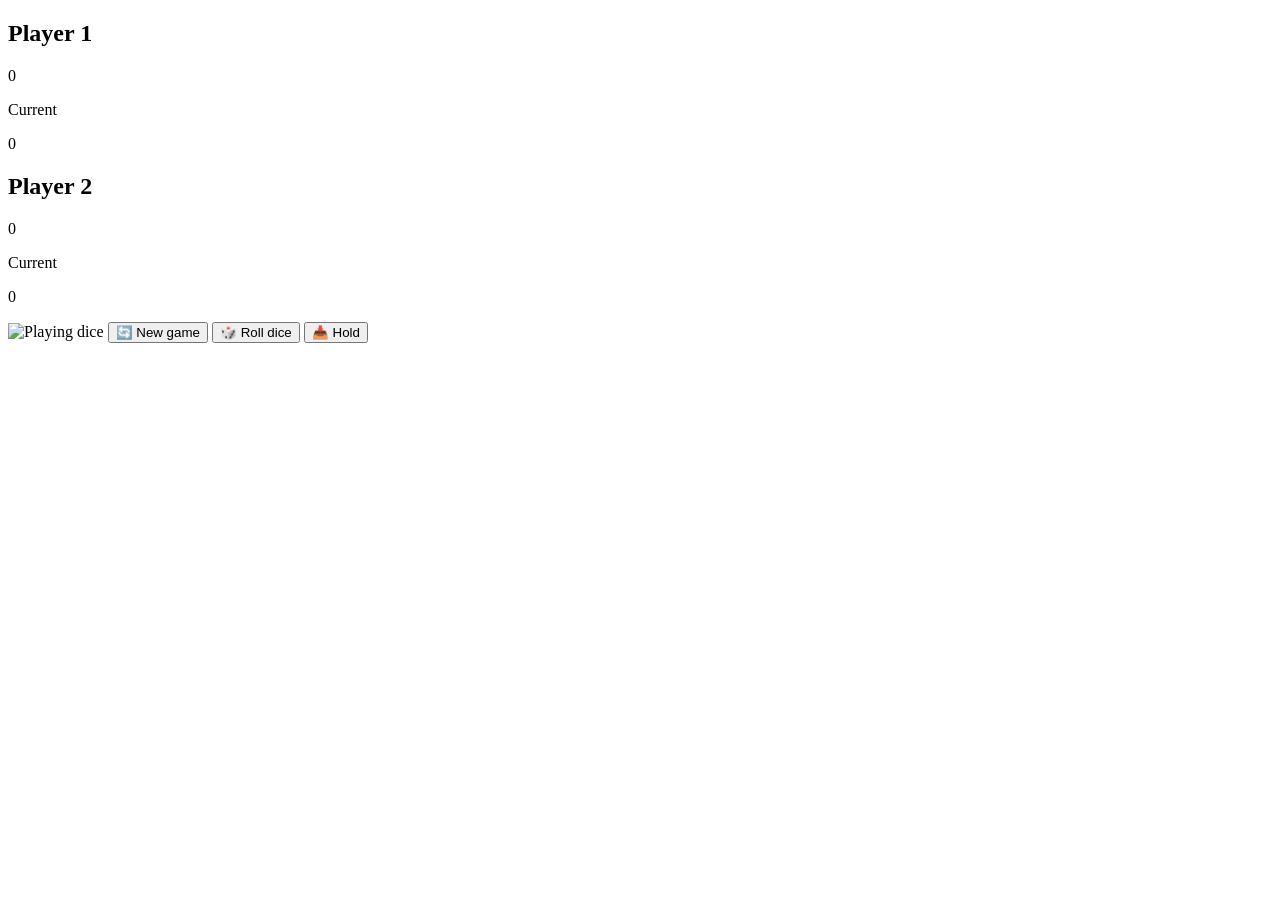
==== 07-Pig-Game/starter/index.html @ 2174fc97 "feat: Initialize game state and implement player turn logic for Pig Game" ====
<!doctype html>
<html lang="en">
  <head>
    <meta charset="UTF-8" />
    <meta name="viewport" content="width=device-width, initial-scale=1.0" />
    <meta http-equiv="X-UA-Compatible" content="ie=edge" />
    <link rel="stylesheet" href="style.css" />
    <title>Pig Game</title>
  </head>
  <body>
    <main>
      <section class="player player--0 player--active">
        <h2 class="name" id="name--0">Player 1</h2>
        <p class="score" id="score--0">0</p>
        <div class="current">
          <p class="current-label">Current</p>
          <p class="current-score" id="current--0">0</p>
        </div>
      </section>
      <section class="player player--1">
        <h2 class="name" id="name--1">Player 2</h2>
        <p class="score" id="score--1">0</p>
        <div class="current">
          <p class="current-label">Current</p>
          <p class="current-score" id="current--1">0</p>
        </div>
      </section>

      <img src="dice-5.png" alt="Playing dice" class="dice" />
      <button class="btn btn--new">🔄 New game</button>
      <button class="btn btn--roll">🎲 Roll dice</button>
      <button class="btn btn--hold">📥 Hold</button>
    </main>
    <script src="script.js"></script>
  </body>
</html>
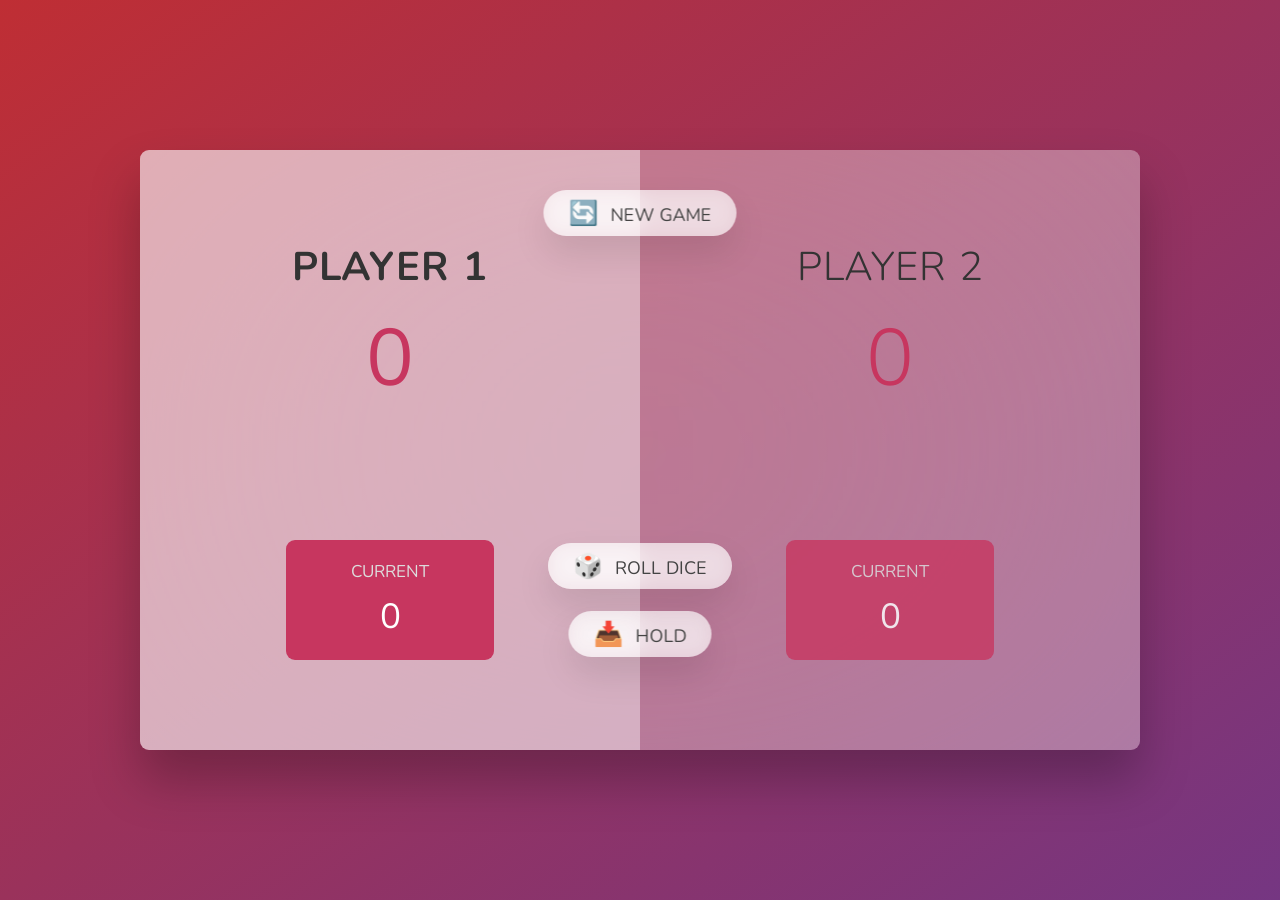
==== commit cec75e5e: "feat: Add hidden class for dice element and update game initialization logic" ====
--- a/07-Pig-Game/starter/index.html
+++ b/07-Pig-Game/starter/index.html
@@ -26,7 +26,7 @@
         </div>
       </section>
 
-      <img src="dice-5.png" alt="Playing dice" class="dice" />
+      <img src="dice-5.png" alt="Playing dice" class="dice hiden" />
       <button class="btn btn--new">🔄 New game</button>
       <button class="btn btn--roll">🎲 Roll dice</button>
       <button class="btn btn--hold">📥 Hold</button>
--- a/07-Pig-Game/starter/style.css
+++ b/07-Pig-Game/starter/style.css
@@ -0,0 +1,171 @@
+@import url('https://fonts.googleapis.com/css2?family=Nunito&display=swap');
+
+* {
+  margin: 0;
+  padding: 0;
+  box-sizing: inherit;
+}
+
+html {
+  font-size: 62.5%;
+  box-sizing: border-box;
+}
+
+body {
+  font-family: 'Nunito', sans-serif;
+  font-weight: 400;
+  height: 100vh;
+  color: #333;
+  background-image: linear-gradient(to top left, #753682 0%, #bf2e34 100%);
+  display: flex;
+  align-items: center;
+  justify-content: center;
+}
+
+/* LAYOUT */
+main {
+  position: relative;
+  width: 100rem;
+  height: 60rem;
+  background-color: rgba(255, 255, 255, 0.35);
+  backdrop-filter: blur(200px);
+  filter: blur();
+  box-shadow: 0 3rem 5rem rgba(0, 0, 0, 0.25);
+  border-radius: 9px;
+  overflow: hidden;
+  display: flex;
+}
+
+.player {
+  flex: 50%;
+  padding: 9rem;
+  display: flex;
+  flex-direction: column;
+  align-items: center;
+  transition: all 0.75s;
+}
+
+/* ELEMENTS */
+.name {
+  position: relative;
+  font-size: 4rem;
+  text-transform: uppercase;
+  letter-spacing: 1px;
+  word-spacing: 2px;
+  font-weight: 300;
+  margin-bottom: 1rem;
+}
+
+.score {
+  font-size: 8rem;
+  font-weight: 300;
+  color: #c7365f;
+  margin-bottom: auto;
+}
+
+.player--active {
+  background-color: rgba(255, 255, 255, 0.4);
+}
+.player--active .name {
+  font-weight: 700;
+}
+.player--active .score {
+  font-weight: 400;
+}
+
+.player--active .current {
+  opacity: 1;
+}
+
+.current {
+  background-color: #c7365f;
+  opacity: 0.8;
+  border-radius: 9px;
+  color: #fff;
+  width: 65%;
+  padding: 2rem;
+  text-align: center;
+  transition: all 0.75s;
+}
+
+.current-label {
+  text-transform: uppercase;
+  margin-bottom: 1rem;
+  font-size: 1.7rem;
+  color: #ddd;
+}
+
+.current-score {
+  font-size: 3.5rem;
+}
+
+/* ABSOLUTE POSITIONED ELEMENTS */
+.btn {
+  position: absolute;
+  left: 50%;
+  transform: translateX(-50%);
+  color: #444;
+  background: none;
+  border: none;
+  font-family: inherit;
+  font-size: 1.8rem;
+  text-transform: uppercase;
+  cursor: pointer;
+  font-weight: 400;
+  transition: all 0.2s;
+
+  background-color: white;
+  background-color: rgba(255, 255, 255, 0.6);
+  backdrop-filter: blur(10px);
+
+  padding: 0.7rem 2.5rem;
+  border-radius: 50rem;
+  box-shadow: 0 1.75rem 3.5rem rgba(0, 0, 0, 0.1);
+}
+
+.btn::first-letter {
+  font-size: 2.4rem;
+  display: inline-block;
+  margin-right: 0.7rem;
+}
+
+.btn--new {
+  top: 4rem;
+}
+.btn--roll {
+  top: 39.3rem;
+}
+.btn--hold {
+  top: 46.1rem;
+}
+
+.btn:active {
+  transform: translate(-50%, 3px);
+  box-shadow: 0 1rem 2rem rgba(0, 0, 0, 0.15);
+}
+
+.btn:focus {
+  outline: none;
+}
+
+.dice {
+  position: absolute;
+  left: 50%;
+  top: 16.5rem;
+  transform: translateX(-50%);
+  height: 10rem;
+  box-shadow: 0 2rem 5rem rgba(0, 0, 0, 0.2);
+}
+
+.player--winner {
+  background-color: #2f2f2f;
+}
+
+.player--winner .name {
+  font-weight: 700;
+  color: #c7365f;
+}
+
+.hiden {
+  display: none;
+}
